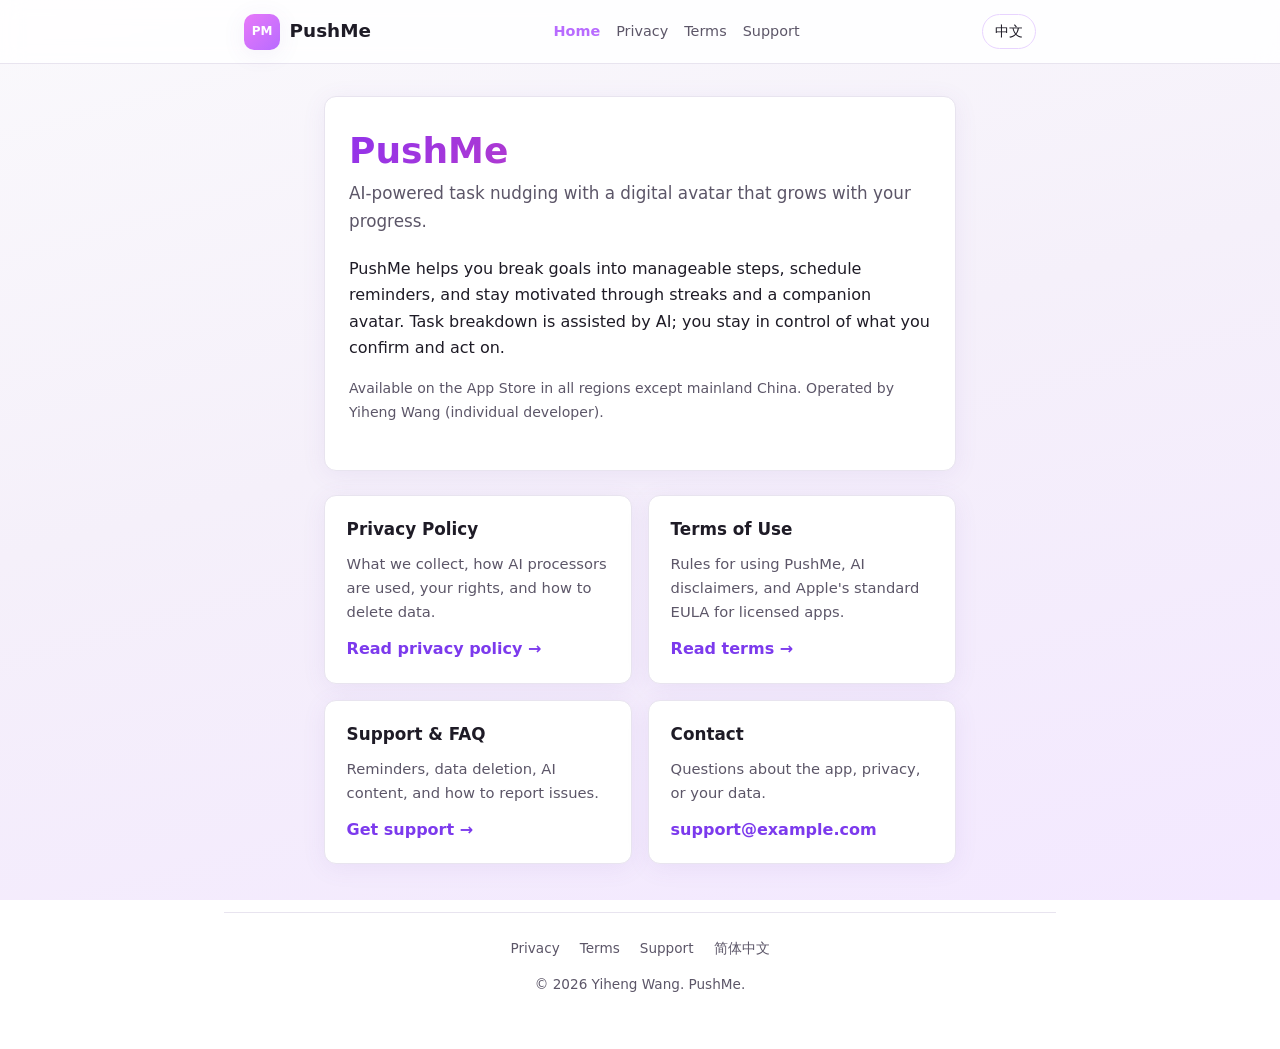
==== index.html @ 80237a10 "Add bilingual static legal and support site for PushMe Plain HTML/CSS site for GitHub Pages with EN " ====
<!DOCTYPE html>
<html lang="en">
<head>
  <meta charset="utf-8">
  <meta name="viewport" content="width=device-width, initial-scale=1">
  <meta name="description" content="PushMe — AI task-nudging with a digital avatar. Privacy, terms, and support.">
  <title>PushMe — AI Task Nudging</title>
  <link rel="stylesheet" href="assets/css/styles.css">
</head>
<body>
  <header class="site-header">
    <div class="header-inner">
      <a class="brand" href="index.html">
        <span class="brand-icon" aria-hidden="true">PM</span>
        PushMe
      </a>
      <nav class="nav" aria-label="Primary">
        <a href="index.html" aria-current="page">Home</a>
        <a href="privacy.html">Privacy</a>
        <a href="terms.html">Terms</a>
        <a href="support.html">Support</a>
      </nav>
      <a class="lang-toggle" href="zh/index.html" hreflang="zh-Hans">中文</a>
    </div>
  </header>

  <main>
    <section class="hero">
      <h1>PushMe</h1>
      <p class="tagline">AI-powered task nudging with a digital avatar that grows with your progress.</p>
      <p>PushMe helps you break goals into manageable steps, schedule reminders, and stay motivated through streaks and a companion avatar. Task breakdown is assisted by AI; you stay in control of what you confirm and act on.</p>
      <p class="app-store-note">Available on the App Store in all regions except mainland China. Operated by Yiheng Wang (individual developer).</p>
    </section>

    <div class="card-grid">
      <article class="card">
        <h2>Privacy Policy</h2>
        <p>What we collect, how AI processors are used, your rights, and how to delete data.</p>
        <a class="stretch" href="privacy.html">Read privacy policy →</a>
      </article>
      <article class="card">
        <h2>Terms of Use</h2>
        <p>Rules for using PushMe, AI disclaimers, and Apple's standard EULA for licensed apps.</p>
        <a class="stretch" href="terms.html">Read terms →</a>
      </article>
      <article class="card">
        <h2>Support &amp; FAQ</h2>
        <p>Reminders, data deletion, AI content, and how to report issues.</p>
        <a class="stretch" href="support.html">Get support →</a>
      </article>
      <article class="card">
        <h2>Contact</h2>
        <p>Questions about the app, privacy, or your data.</p>
        <a class="stretch" href="mailto:support@example.com">support@example.com</a>
      </article>
    </div>
  </main>

  <footer class="site-footer">
    <nav aria-label="Footer">
      <a href="privacy.html">Privacy</a>
      <a href="terms.html">Terms</a>
      <a href="support.html">Support</a>
      <a href="zh/index.html">简体中文</a>
    </nav>
    <p>© 2026 Yiheng Wang. PushMe.</p>
  </footer>
</body>
</html>
---- assets/css/styles.css ----
:root {
  --bg: #faf9fc;
  --surface: #ffffff;
  --text: #1e1b26;
  --text-muted: #5c5668;
  --accent: #b86bff;
  --accent-soft: #f3e8ff;
  --accent-mid: #e8d4ff;
  --border: #e8e4ef;
  --radius: 12px;
  --shadow: 0 4px 24px rgba(120, 80, 180, 0.08);
  --font: system-ui, -apple-system, "Segoe UI", Roboto, "Helvetica Neue", Arial,
    "Noto Sans", "PingFang SC", "Microsoft YaHei", sans-serif;
  --max-width: 42rem;
}

*,
*::before,
*::after {
  box-sizing: border-box;
}

html {
  -webkit-text-size-adjust: 100%;
}

body {
  margin: 0;
  min-height: 100vh;
  font-family: var(--font);
  font-size: 1rem;
  line-height: 1.65;
  color: var(--text);
  background: linear-gradient(165deg, var(--bg) 0%, #f5f0fa 45%, var(--accent-soft) 100%);
  background-attachment: fixed;
}

a {
  color: #7c3aed;
  text-decoration-thickness: 1px;
  text-underline-offset: 3px;
}

a:hover {
  color: var(--accent);
}

.site-header {
  background: rgba(255, 255, 255, 0.85);
  backdrop-filter: blur(10px);
  border-bottom: 1px solid var(--border);
  position: sticky;
  top: 0;
  z-index: 10;
}

.header-inner {
  max-width: 52rem;
  margin: 0 auto;
  padding: 0.85rem 1.25rem;
  display: flex;
  flex-wrap: wrap;
  align-items: center;
  justify-content: space-between;
  gap: 0.75rem;
}

.brand {
  display: flex;
  align-items: center;
  gap: 0.6rem;
  font-weight: 700;
  font-size: 1.15rem;
  color: var(--text);
  text-decoration: none;
}

.brand-icon {
  width: 36px;
  height: 36px;
  border-radius: 10px;
  background: linear-gradient(135deg, #e879f9, var(--accent));
  display: flex;
  align-items: center;
  justify-content: center;
  color: #fff;
  font-size: 0.75rem;
  font-weight: 800;
  letter-spacing: -0.02em;
  box-shadow: var(--shadow);
}

.nav {
  display: flex;
  flex-wrap: wrap;
  gap: 0.35rem 1rem;
  font-size: 0.9rem;
}

.nav a {
  color: var(--text-muted);
  text-decoration: none;
  padding: 0.25rem 0;
}

.nav a:hover,
.nav a[aria-current="page"] {
  color: var(--accent);
  font-weight: 600;
}

.lang-toggle {
  font-size: 0.85rem;
  padding: 0.35rem 0.75rem;
  border-radius: 999px;
  border: 1px solid var(--accent-mid);
  background: var(--surface);
  color: var(--text);
  text-decoration: none;
  white-space: nowrap;
}

.lang-toggle:hover {
  background: var(--accent-soft);
  border-color: var(--accent);
}

main {
  max-width: var(--max-width);
  margin: 0 auto;
  padding: 2rem 1.25rem 3rem;
}

.hero {
  background: var(--surface);
  border-radius: var(--radius);
  padding: 2rem 1.5rem;
  box-shadow: var(--shadow);
  border: 1px solid var(--border);
  margin-bottom: 1.5rem;
}

.hero h1 {
  margin: 0 0 0.5rem;
  font-size: clamp(1.75rem, 5vw, 2.25rem);
  line-height: 1.2;
  background: linear-gradient(120deg, #9333ea, #ec4899);
  -webkit-background-clip: text;
  background-clip: text;
  color: transparent;
}

.hero .tagline {
  margin: 0 0 1.25rem;
  color: var(--text-muted);
  font-size: 1.05rem;
}

.card-grid {
  display: grid;
  gap: 1rem;
}

@media (min-width: 480px) {
  .card-grid {
    grid-template-columns: 1fr 1fr;
  }
}

.card {
  background: var(--surface);
  border: 1px solid var(--border);
  border-radius: var(--radius);
  padding: 1.25rem 1.35rem;
  box-shadow: var(--shadow);
}

.card h2 {
  margin: 0 0 0.5rem;
  font-size: 1.05rem;
  color: var(--text);
}

.card p {
  margin: 0;
  font-size: 0.92rem;
  color: var(--text-muted);
}

.card a.stretch {
  display: inline-block;
  margin-top: 0.75rem;
  font-weight: 600;
  text-decoration: none;
}

.legal-doc h1 {
  font-size: clamp(1.5rem, 4vw, 1.85rem);
  margin: 0 0 0.35rem;
}

.meta {
  color: var(--text-muted);
  font-size: 0.9rem;
  margin-bottom: 1.75rem;
  padding-bottom: 1rem;
  border-bottom: 1px solid var(--border);
}

.legal-doc h2 {
  font-size: 1.15rem;
  margin: 1.75rem 0 0.65rem;
  color: #6b21a8;
}

.legal-doc h3 {
  font-size: 1rem;
  margin: 1.25rem 0 0.5rem;
}

.legal-doc p,
.legal-doc li {
  color: var(--text);
}

.legal-doc ul {
  padding-left: 1.25rem;
  margin: 0.5rem 0 1rem;
}

.legal-doc li {
  margin-bottom: 0.35rem;
}

.faq-item {
  background: var(--surface);
  border: 1px solid var(--border);
  border-radius: var(--radius);
  padding: 1.1rem 1.25rem;
  margin-bottom: 0.85rem;
  box-shadow: var(--shadow);
}

.faq-item h2 {
  margin: 0 0 0.5rem;
  font-size: 1.05rem;
  color: #6b21a8;
}

.faq-item p:last-child {
  margin-bottom: 0;
}

.contact-box {
  background: var(--accent-soft);
  border: 1px solid var(--accent-mid);
  border-radius: var(--radius);
  padding: 1.25rem 1.35rem;
  margin-top: 1.5rem;
}

.contact-box a {
  font-weight: 600;
  word-break: break-all;
}

.site-footer {
  max-width: 52rem;
  margin: 0 auto;
  padding: 1.5rem 1.25rem 2.5rem;
  text-align: center;
  font-size: 0.85rem;
  color: var(--text-muted);
  border-top: 1px solid var(--border);
}

.site-footer nav {
  display: flex;
  flex-wrap: wrap;
  justify-content: center;
  gap: 0.5rem 1.25rem;
  margin-bottom: 0.75rem;
}

.site-footer a {
  color: var(--text-muted);
  text-decoration: none;
}

.site-footer a:hover {
  color: var(--accent);
}

.app-store-note {
  font-size: 0.88rem;
  color: var(--text-muted);
  margin-top: 1rem;
}
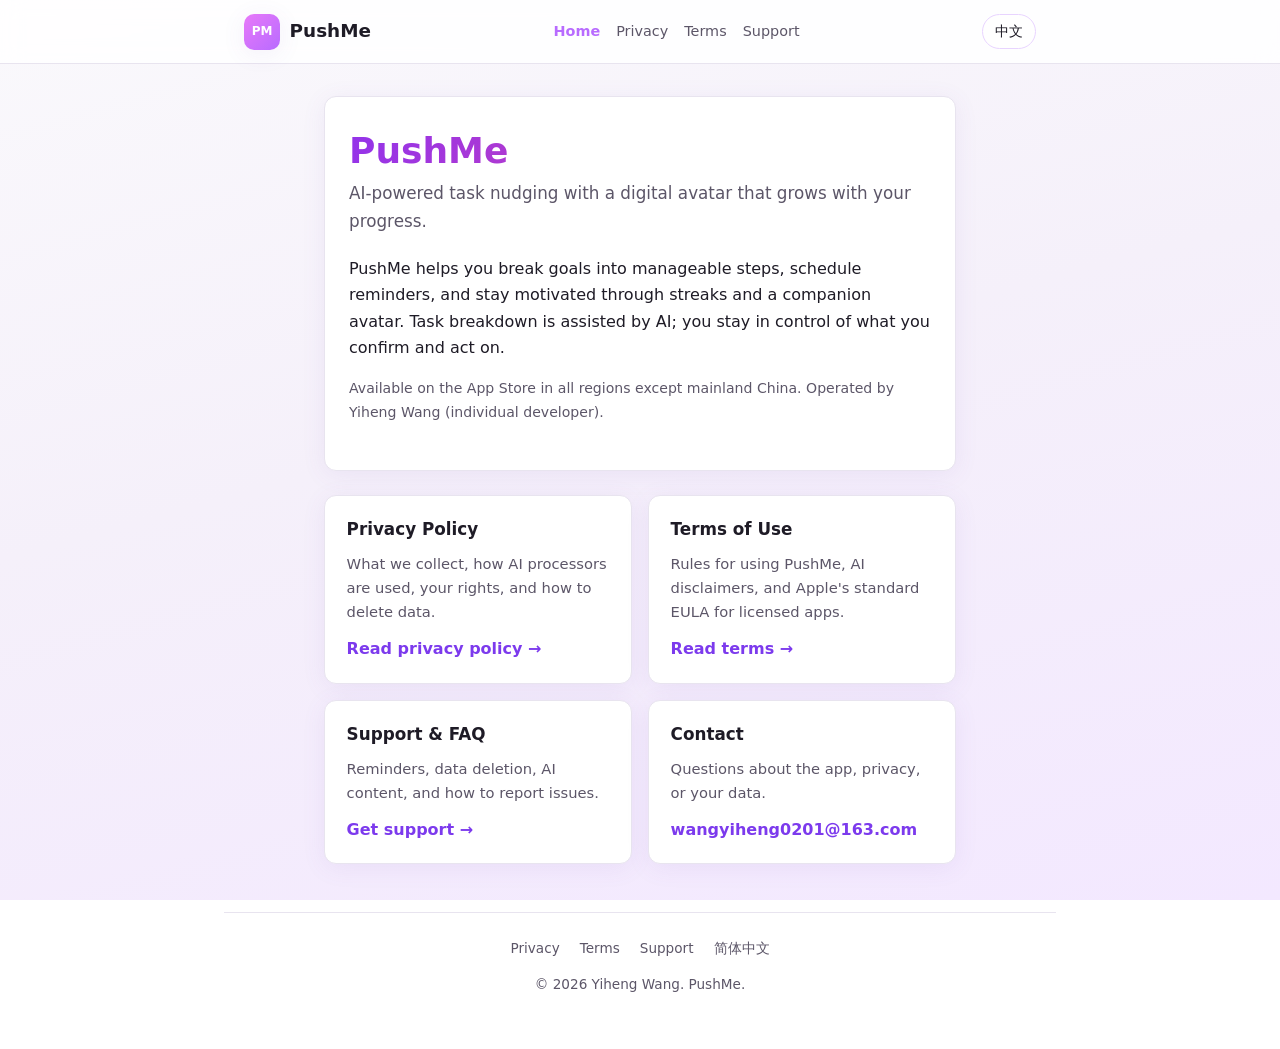
==== commit a1a1b126: "Replace support placeholder email with wangyiheng0201@163.com Co-authored-by: HenryWang0201 <HenryWa" ====
--- a/index.html
+++ b/index.html
@@ -51,7 +51,7 @@
       <article class="card">
         <h2>Contact</h2>
         <p>Questions about the app, privacy, or your data.</p>
-        <a class="stretch" href="mailto:support@example.com">support@example.com</a>
+        <a class="stretch" href="mailto:wangyiheng0201@163.com">wangyiheng0201@163.com</a>
       </article>
     </div>
   </main>
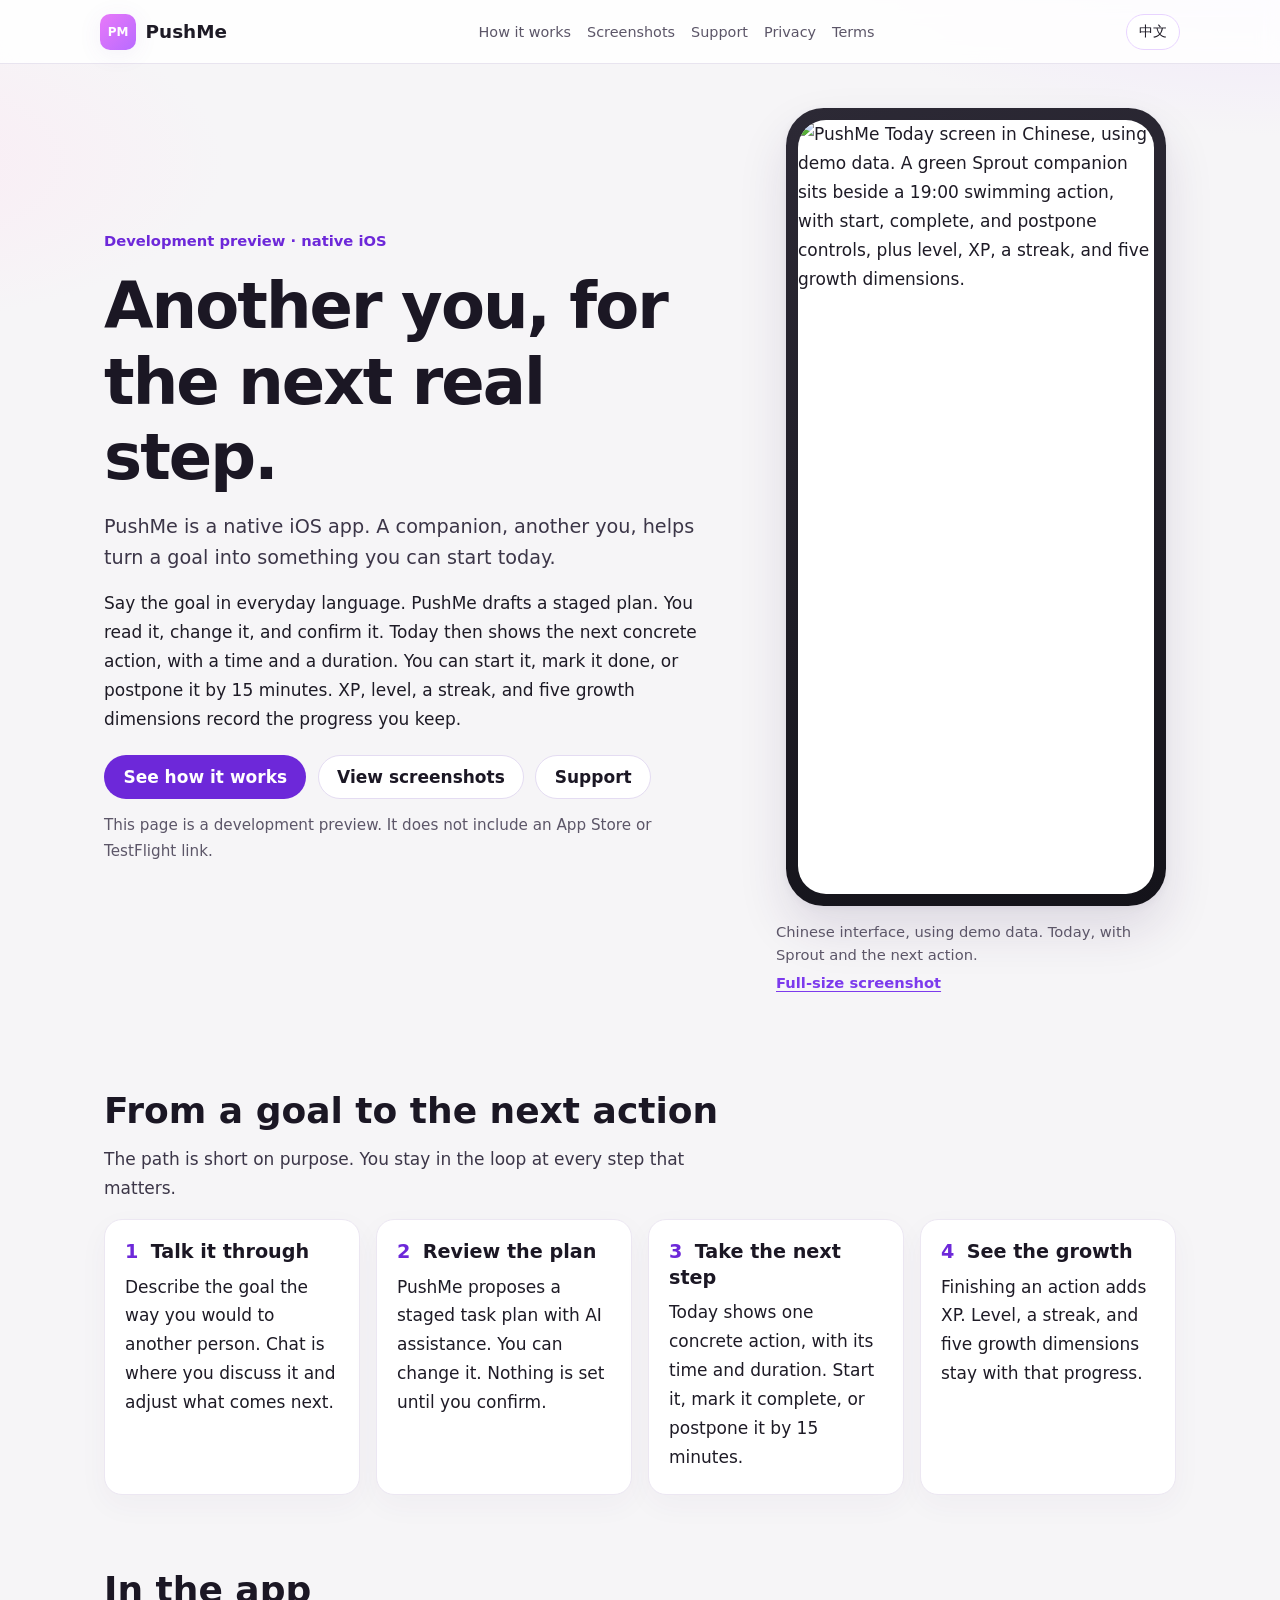
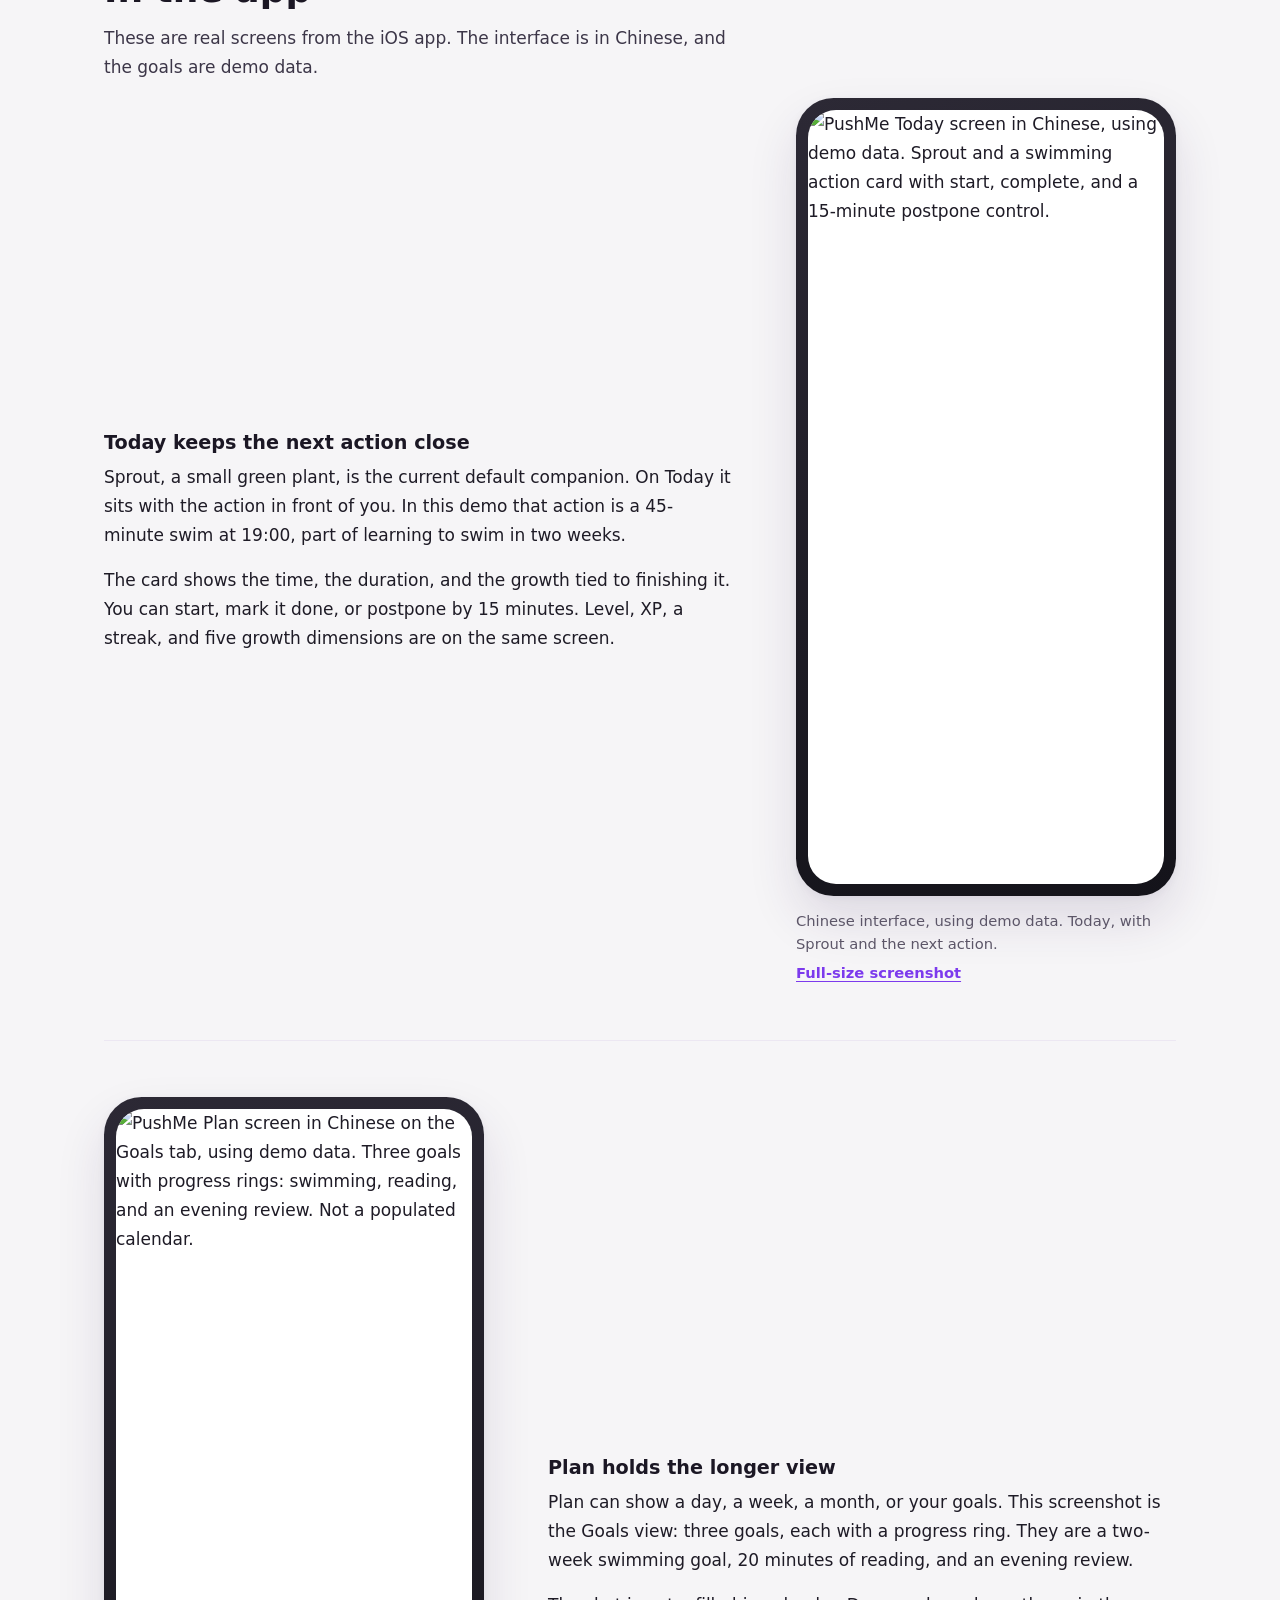
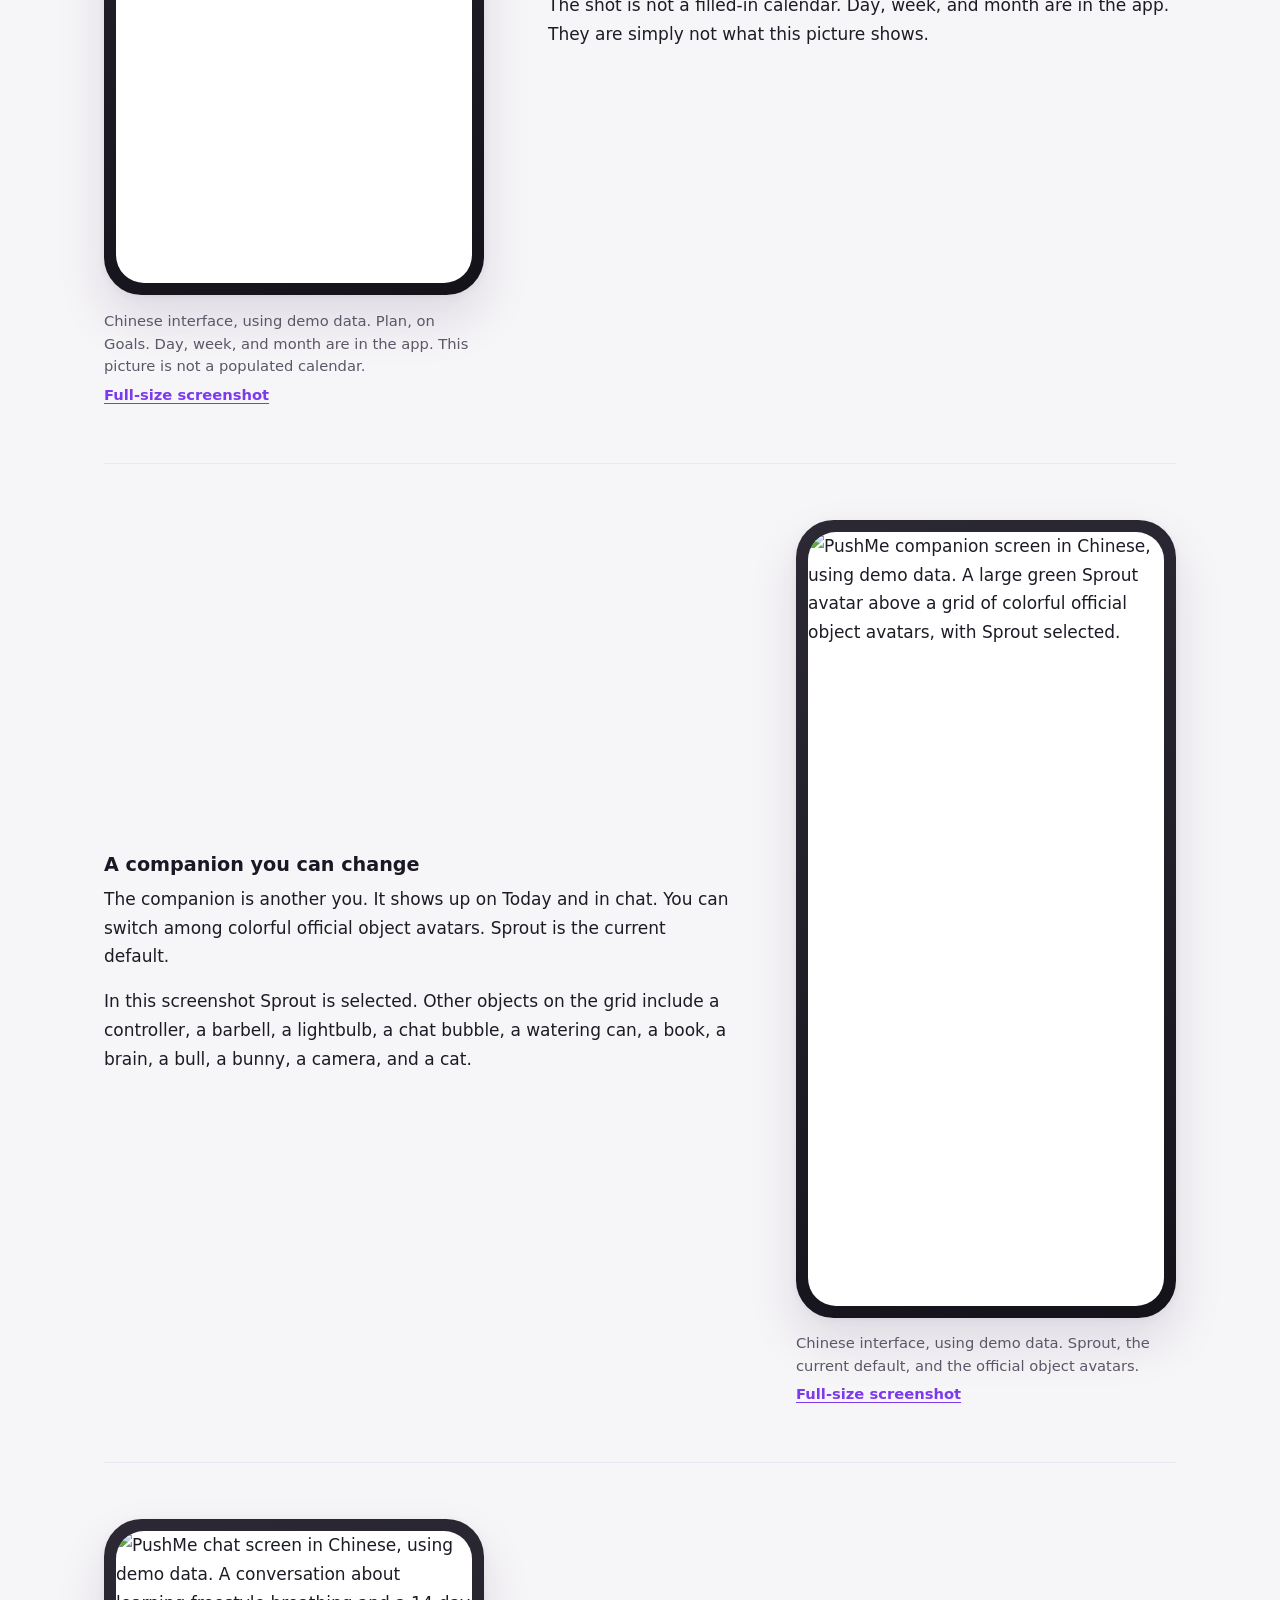
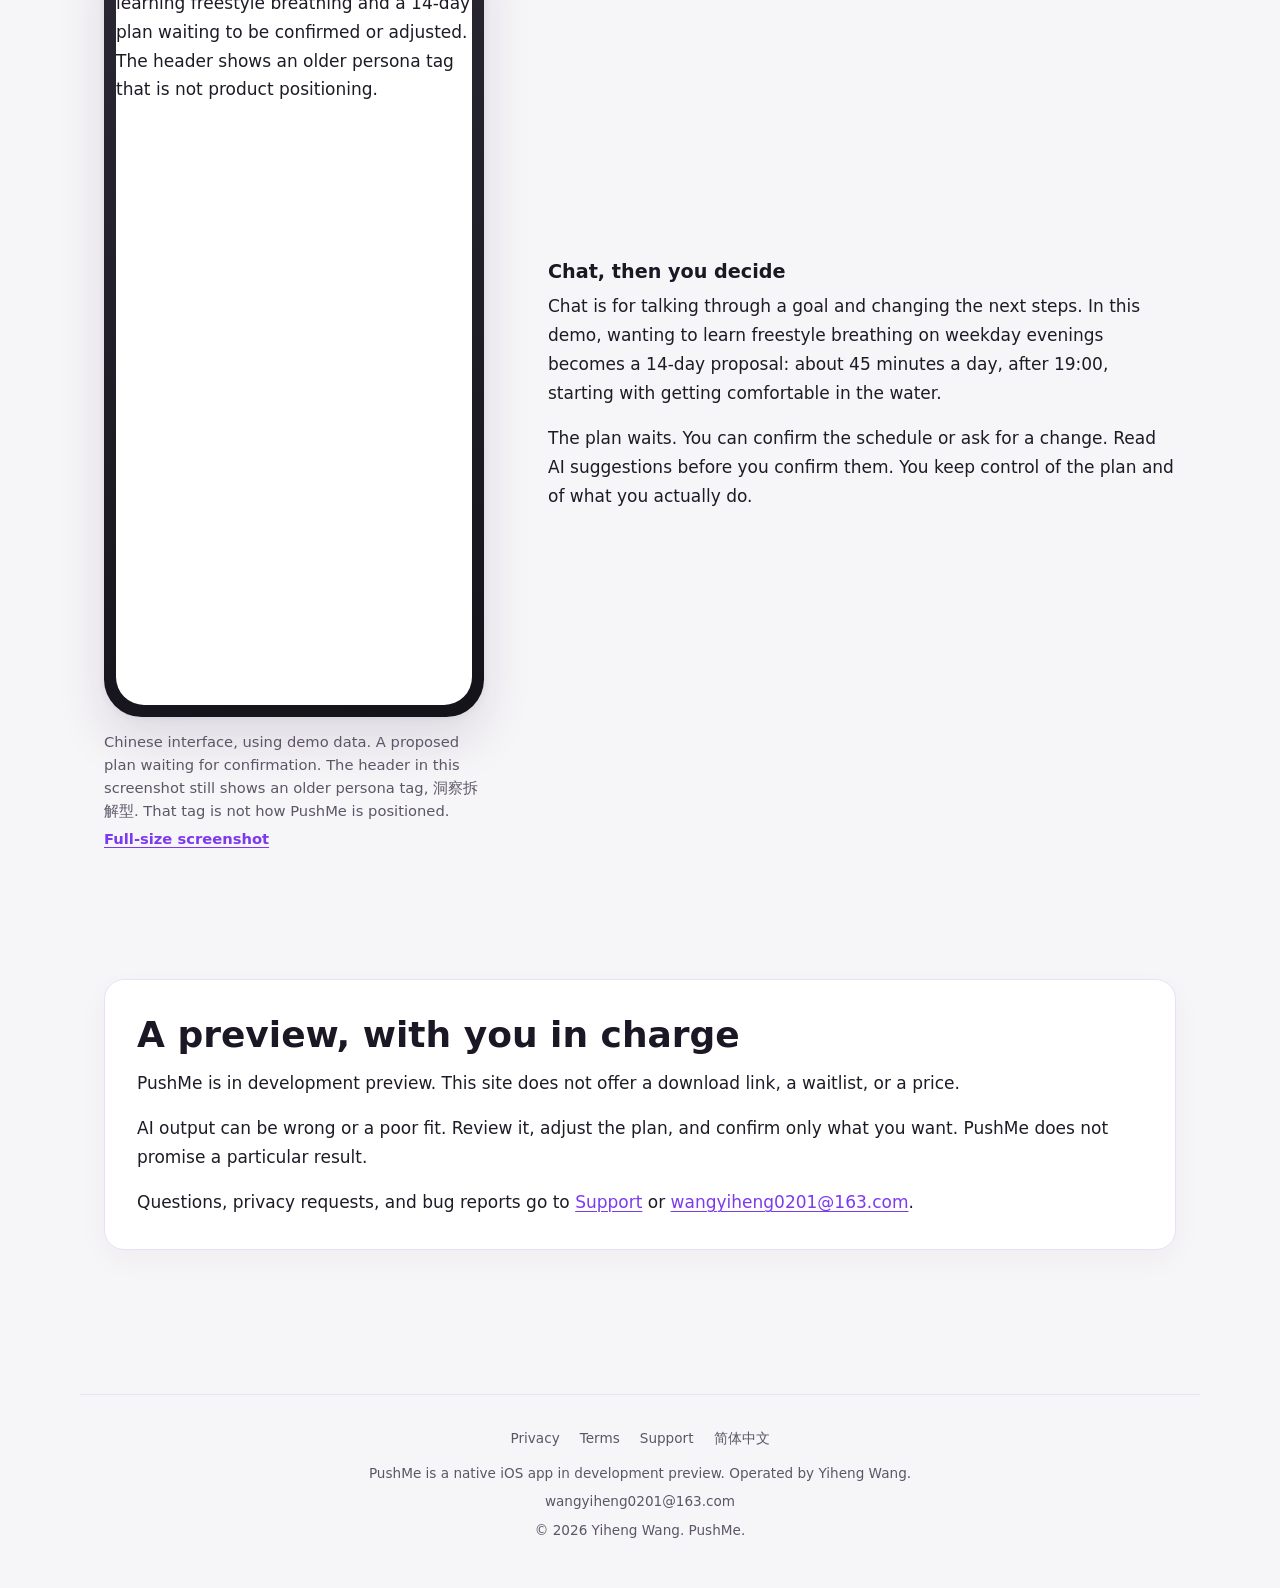
==== commit ff93a304: "Add a bilingual product introduction for PushMe Replace the minimal homepage with an English and Chi" ====
--- a/index.html
+++ b/index.html
@@ -3,11 +3,43 @@
 <head>
   <meta charset="utf-8">
   <meta name="viewport" content="width=device-width, initial-scale=1">
-  <meta name="description" content="PushMe — AI task-nudging with a digital avatar. Privacy, terms, and support.">
-  <title>PushMe — AI Task Nudging</title>
+  <title>PushMe — Another you, for the next real step</title>
+  <meta name="description" content="PushMe is a native iOS app in development preview. A companion helps you turn a goal into a plan you review, then one concrete next action.">
+  <link rel="canonical" href="https://henrywang0201.github.io/pushme/">
+  <link rel="alternate" hreflang="en" href="https://henrywang0201.github.io/pushme/">
+  <link rel="alternate" hreflang="zh-Hans" href="https://henrywang0201.github.io/pushme/zh/">
+  <link rel="alternate" hreflang="x-default" href="https://henrywang0201.github.io/pushme/">
+  <meta property="og:title" content="PushMe — Another you, for the next real step">
+  <meta property="og:description" content="A native iOS companion for turning a goal into a reviewed plan and one next action. Development preview.">
+  <meta property="og:type" content="website">
+  <meta property="og:url" content="https://henrywang0201.github.io/pushme/">
+  <meta property="og:image" content="https://henrywang0201.github.io/pushme/assets/screenshots/today.png">
+  <meta property="og:locale" content="en">
+  <meta property="og:locale:alternate" content="zh_CN">
+  <meta name="twitter:card" content="summary_large_image">
+  <meta name="theme-color" content="#f6f5f7">
+  <link rel="icon" href="assets/favicon.svg" type="image/svg+xml">
   <link rel="stylesheet" href="assets/css/styles.css">
+  <link rel="stylesheet" href="assets/css/home.css">
+  <script type="application/ld+json">
+  {
+    "@context": "https://schema.org",
+    "@type": "SoftwareApplication",
+    "name": "PushMe",
+    "operatingSystem": "iOS",
+    "applicationCategory": "LifestyleApplication",
+    "url": "https://henrywang0201.github.io/pushme/",
+    "description": "A native iOS companion that helps turn a goal into a reviewed plan and a concrete next action.",
+    "author": {
+      "@type": "Person",
+      "name": "Yiheng Wang"
+    },
+    "inLanguage": ["en", "zh-Hans"]
+  }
+  </script>
 </head>
-<body>
+<body class="home">
+  <a class="skip-link" href="#main">Skip to content</a>
   <header class="site-header">
     <div class="header-inner">
       <a class="brand" href="index.html">
@@ -15,45 +47,153 @@
         PushMe
       </a>
       <nav class="nav" aria-label="Primary">
-        <a href="index.html" aria-current="page">Home</a>
+        <a href="#path">How it works</a>
+        <a href="#screenshots">Screenshots</a>
+        <a href="support.html">Support</a>
         <a href="privacy.html">Privacy</a>
         <a href="terms.html">Terms</a>
-        <a href="support.html">Support</a>
       </nav>
       <a class="lang-toggle" href="zh/index.html" hreflang="zh-Hans">中文</a>
     </div>
   </header>
 
-  <main>
-    <section class="hero">
-      <h1>PushMe</h1>
-      <p class="tagline">AI-powered task nudging with a digital avatar that grows with your progress.</p>
-      <p>PushMe helps you break goals into manageable steps, schedule reminders, and stay motivated through streaks and a companion avatar. Task breakdown is assisted by AI; you stay in control of what you confirm and act on.</p>
-      <p class="app-store-note">Available on the App Store in all regions except mainland China. Operated by Yiheng Wang (individual developer).</p>
-    </section>
-
-    <div class="card-grid">
-      <article class="card">
-        <h2>Privacy Policy</h2>
-        <p>What we collect, how AI processors are used, your rights, and how to delete data.</p>
-        <a class="stretch" href="privacy.html">Read privacy policy →</a>
-      </article>
-      <article class="card">
-        <h2>Terms of Use</h2>
-        <p>Rules for using PushMe, AI disclaimers, and Apple's standard EULA for licensed apps.</p>
-        <a class="stretch" href="terms.html">Read terms →</a>
-      </article>
-      <article class="card">
-        <h2>Support &amp; FAQ</h2>
-        <p>Reminders, data deletion, AI content, and how to report issues.</p>
-        <a class="stretch" href="support.html">Get support →</a>
-      </article>
-      <article class="card">
-        <h2>Contact</h2>
-        <p>Questions about the app, privacy, or your data.</p>
-        <a class="stretch" href="mailto:wangyiheng0201@163.com">wangyiheng0201@163.com</a>
-      </article>
-    </div>
+  <main id="main">
+    <section class="intro" aria-labelledby="hero-title">
+      <div>
+        <p class="kicker">Development preview · native iOS</p>
+        <h1 id="hero-title">Another you, for the next real step.</h1>
+        <p class="lede">PushMe is a native iOS app. A companion, another you, helps turn a goal into something you can start today.</p>
+        <p>Say the goal in everyday language. PushMe drafts a staged plan. You read it, change it, and confirm it. Today then shows the next concrete action, with a time and a duration. You can start it, mark it done, or postpone it by 15 minutes. XP, level, a streak, and five growth dimensions record the progress you keep.</p>
+        <div class="actions">
+          <a class="btn btn-primary" href="#path">See how it works</a>
+          <a class="btn btn-ghost" href="#screenshots">View screenshots</a>
+          <a class="btn btn-ghost" href="support.html">Support</a>
+        </div>
+        <p class="quiet">This page is a development preview. It does not include an App Store or TestFlight link.</p>
+      </div>
+      <figure class="shot">
+        <div class="phone">
+          <picture>
+            <img src="assets/screenshots/today.png" srcset="assets/screenshots/today.png 804w, assets/screenshots/full/today.png 1206w" sizes="(min-width: 960px) 360px, calc(100vw - 4.5rem)" width="1206" height="2622" alt="PushMe Today screen in Chinese, using demo data. A green Sprout companion sits beside a 19:00 swimming action, with start, complete, and postpone controls, plus level, XP, a streak, and five growth dimensions." fetchpriority="high" decoding="async">
+          </picture>
+        </div>
+        <figcaption>
+          <p>Chinese interface, using demo data. Today, with Sprout and the next action.</p>
+          <p><a href="assets/screenshots/full/today.png">Full-size screenshot</a></p>
+        </figcaption>
+      </figure>
+    </section>
+
+    <section class="section" id="path" aria-labelledby="path-title">
+      <h2 id="path-title">From a goal to the next action</h2>
+      <p class="section-intro">The path is short on purpose. You stay in the loop at every step that matters.</p>
+      <ol class="steps">
+        <li>
+          <h3><span class="num" aria-hidden="true">1</span> Talk it through</h3>
+          <p>Describe the goal the way you would to another person. Chat is where you discuss it and adjust what comes next.</p>
+        </li>
+        <li>
+          <h3><span class="num" aria-hidden="true">2</span> Review the plan</h3>
+          <p>PushMe proposes a staged task plan with AI assistance. You can change it. Nothing is set until you confirm.</p>
+        </li>
+        <li>
+          <h3><span class="num" aria-hidden="true">3</span> Take the next step</h3>
+          <p>Today shows one concrete action, with its time and duration. Start it, mark it complete, or postpone it by 15 minutes.</p>
+        </li>
+        <li>
+          <h3><span class="num" aria-hidden="true">4</span> See the growth</h3>
+          <p>Finishing an action adds XP. Level, a streak, and five growth dimensions stay with that progress.</p>
+        </li>
+      </ol>
+    </section>
+
+    <section class="section" id="screenshots" aria-labelledby="screenshots-title">
+      <h2 id="screenshots-title">In the app</h2>
+      <p class="section-intro">These are real screens from the iOS app. The interface is in Chinese, and the goals are demo data.</p>
+
+      <article class="feature">
+        <div class="feature-copy">
+          <h3>Today keeps the next action close</h3>
+          <p>Sprout, a small green plant, is the current default companion. On Today it sits with the action in front of you. In this demo that action is a 45-minute swim at 19:00, part of learning to swim in two weeks.</p>
+          <p>The card shows the time, the duration, and the growth tied to finishing it. You can start, mark it done, or postpone by 15 minutes. Level, XP, a streak, and five growth dimensions are on the same screen.</p>
+        </div>
+        <figure class="shot">
+          <div class="phone">
+            <picture>
+              <img src="assets/screenshots/today.png" srcset="assets/screenshots/today.png 804w, assets/screenshots/full/today.png 1206w" sizes="(min-width: 960px) 360px, calc(100vw - 4.5rem)" width="1206" height="2622" alt="PushMe Today screen in Chinese, using demo data. Sprout and a swimming action card with start, complete, and a 15-minute postpone control." loading="lazy" decoding="async">
+            </picture>
+          </div>
+          <figcaption>
+            <p>Chinese interface, using demo data. Today, with Sprout and the next action.</p>
+            <p><a href="assets/screenshots/full/today.png">Full-size screenshot</a></p>
+          </figcaption>
+        </figure>
+      </article>
+
+      <article class="feature reverse">
+        <div class="feature-copy">
+          <h3>Plan holds the longer view</h3>
+          <p>Plan can show a day, a week, a month, or your goals. This screenshot is the Goals view: three goals, each with a progress ring. They are a two-week swimming goal, 20 minutes of reading, and an evening review.</p>
+          <p>The shot is not a filled-in calendar. Day, week, and month are in the app. They are simply not what this picture shows.</p>
+        </div>
+        <figure class="shot">
+          <div class="phone">
+            <picture>
+              <img src="assets/screenshots/plan.png" srcset="assets/screenshots/plan.png 804w, assets/screenshots/full/plan.png 1206w" sizes="(min-width: 960px) 360px, calc(100vw - 4.5rem)" width="1206" height="2622" alt="PushMe Plan screen in Chinese on the Goals tab, using demo data. Three goals with progress rings: swimming, reading, and an evening review. Not a populated calendar." loading="lazy" decoding="async">
+            </picture>
+          </div>
+          <figcaption>
+            <p>Chinese interface, using demo data. Plan, on Goals. Day, week, and month are in the app. This picture is not a populated calendar.</p>
+            <p><a href="assets/screenshots/full/plan.png">Full-size screenshot</a></p>
+          </figcaption>
+        </figure>
+      </article>
+
+      <article class="feature">
+        <div class="feature-copy">
+          <h3>A companion you can change</h3>
+          <p>The companion is another you. It shows up on Today and in chat. You can switch among colorful official object avatars. Sprout is the current default.</p>
+          <p>In this screenshot Sprout is selected. Other objects on the grid include a controller, a barbell, a lightbulb, a chat bubble, a watering can, a book, a brain, a bull, a bunny, a camera, and a cat.</p>
+        </div>
+        <figure class="shot">
+          <div class="phone">
+            <picture>
+              <img src="assets/screenshots/twin.png" srcset="assets/screenshots/twin.png 804w, assets/screenshots/full/twin.png 1206w" sizes="(min-width: 960px) 360px, calc(100vw - 4.5rem)" width="1206" height="2622" alt="PushMe companion screen in Chinese, using demo data. A large green Sprout avatar above a grid of colorful official object avatars, with Sprout selected." loading="lazy" decoding="async">
+            </picture>
+          </div>
+          <figcaption>
+            <p>Chinese interface, using demo data. Sprout, the current default, and the official object avatars.</p>
+            <p><a href="assets/screenshots/full/twin.png">Full-size screenshot</a></p>
+          </figcaption>
+        </figure>
+      </article>
+
+      <article class="feature reverse">
+        <div class="feature-copy">
+          <h3>Chat, then you decide</h3>
+          <p>Chat is for talking through a goal and changing the next steps. In this demo, wanting to learn freestyle breathing on weekday evenings becomes a 14-day proposal: about 45 minutes a day, after 19:00, starting with getting comfortable in the water.</p>
+          <p>The plan waits. You can confirm the schedule or ask for a change. Read AI suggestions before you confirm them. You keep control of the plan and of what you actually do.</p>
+        </div>
+        <figure class="shot">
+          <div class="phone">
+            <picture>
+              <img src="assets/screenshots/chat.png" srcset="assets/screenshots/chat.png 804w, assets/screenshots/full/chat.png 1206w" sizes="(min-width: 960px) 360px, calc(100vw - 4.5rem)" width="1206" height="2622" alt="PushMe chat screen in Chinese, using demo data. A conversation about learning freestyle breathing and a 14-day plan waiting to be confirmed or adjusted. The header shows an older persona tag that is not product positioning." loading="lazy" decoding="async">
+            </picture>
+          </div>
+          <figcaption>
+            <p>Chinese interface, using demo data. A proposed plan waiting for confirmation. The header in this screenshot still shows an older persona tag, 洞察拆解型. That tag is not how PushMe is positioned.</p>
+            <p><a href="assets/screenshots/full/chat.png">Full-size screenshot</a></p>
+          </figcaption>
+        </figure>
+      </article>
+    </section>
+
+    <section class="section note" aria-labelledby="preview-title">
+      <h2 id="preview-title">A preview, with you in charge</h2>
+      <p>PushMe is in development preview. This site does not offer a download link, a waitlist, or a price.</p>
+      <p>AI output can be wrong or a poor fit. Review it, adjust the plan, and confirm only what you want. PushMe does not promise a particular result.</p>
+      <p>Questions, privacy requests, and bug reports go to <a href="support.html">Support</a> or <a href="mailto:wangyiheng0201@163.com">wangyiheng0201@163.com</a>.</p>
+    </section>
   </main>
 
   <footer class="site-footer">
@@ -61,8 +201,10 @@
       <a href="privacy.html">Privacy</a>
       <a href="terms.html">Terms</a>
       <a href="support.html">Support</a>
-      <a href="zh/index.html">简体中文</a>
+      <a href="zh/index.html" hreflang="zh-Hans">简体中文</a>
     </nav>
+    <p>PushMe is a native iOS app in development preview. Operated by Yiheng Wang.</p>
+    <p><a href="mailto:wangyiheng0201@163.com">wangyiheng0201@163.com</a></p>
     <p>© 2026 Yiheng Wang. PushMe.</p>
   </footer>
 </body>
--- a/assets/css/home.css
+++ b/assets/css/home.css
@@ -0,0 +1,362 @@
+/* Homepage product showcase. Legal pages do not load this file. */
+
+html {
+  scroll-behavior: smooth;
+}
+
+body.home {
+  background: #f6f5f7;
+  background-image:
+    radial-gradient(ellipse 70% 42% at 100% -8%, rgba(232, 213, 255, 0.55), transparent 55%),
+    radial-gradient(ellipse 55% 36% at -10% 18%, rgba(252, 231, 243, 0.65), transparent 50%);
+  background-attachment: fixed;
+  font-size: 1.0625rem;
+  line-height: 1.7;
+}
+
+body.home main {
+  max-width: 1120px;
+  padding: 2.75rem 1.5rem 4.5rem;
+}
+
+body.home .header-inner,
+body.home .site-footer {
+  max-width: 1120px;
+}
+
+body.home h1 {
+  margin: 0 0 1rem;
+  font-size: clamp(2.35rem, 5vw, 4.15rem);
+  line-height: 1.18;
+  letter-spacing: normal;
+  font-weight: 700;
+  color: #1b1724;
+}
+
+html[lang="en"] body.home h1 {
+  letter-spacing: -0.03em;
+}
+
+body.home h2 {
+  margin: 0 0 0.75rem;
+  font-size: clamp(1.7rem, 3vw, 2.25rem);
+  line-height: 1.25;
+  letter-spacing: normal;
+  color: #1b1724;
+}
+
+body.home h3 {
+  margin: 0 0 0.45rem;
+  font-size: 1.2rem;
+  line-height: 1.35;
+  color: #1b1724;
+}
+
+body.home p {
+  margin: 0 0 1rem;
+}
+
+.skip-link {
+  position: absolute;
+  left: 0.75rem;
+  top: 0.75rem;
+  z-index: 100;
+  padding: 0.55rem 0.9rem;
+  border-radius: 999px;
+  background: #fff;
+  color: #1b1724;
+  font-weight: 700;
+  text-decoration: none;
+  clip-path: inset(50%);
+  width: 1px;
+  height: 1px;
+  overflow: hidden;
+  white-space: nowrap;
+}
+
+.skip-link:focus {
+  clip-path: none;
+  width: auto;
+  height: auto;
+  overflow: visible;
+}
+
+body.home :focus-visible {
+  outline: 3px solid #6d28d9;
+  outline-offset: 3px;
+}
+
+.kicker {
+  margin: 0 0 0.85rem;
+  color: #6d28d9;
+  font-size: 0.92rem;
+  font-weight: 700;
+}
+
+.intro {
+  display: grid;
+  gap: 2.5rem;
+  align-items: center;
+  margin-bottom: 4.5rem;
+}
+
+.lede {
+  font-size: 1.2rem;
+  line-height: 1.6;
+  color: #3c3648;
+}
+
+.intro .actions {
+  margin: 1.35rem 0 0.85rem;
+}
+
+.quiet {
+  color: #5c5668;
+  font-size: 0.95rem;
+}
+
+.actions {
+  display: flex;
+  flex-wrap: wrap;
+  gap: 0.7rem;
+}
+
+.btn {
+  display: inline-flex;
+  align-items: center;
+  justify-content: center;
+  min-height: 44px;
+  padding: 0.6rem 1.15rem;
+  border-radius: 999px;
+  border: 1px solid transparent;
+  font-weight: 700;
+  text-decoration: none;
+  line-height: 1.2;
+}
+
+.btn-primary {
+  background: #6d28d9;
+  color: #fff;
+}
+
+.btn-primary:hover {
+  background: #5b21b6;
+  color: #fff;
+}
+
+.btn-ghost {
+  background: #fff;
+  color: #1b1724;
+  border-color: #e4dcf2;
+}
+
+.btn-ghost:hover {
+  border-color: #c4b5fd;
+  background: #faf7ff;
+  color: #1b1724;
+}
+
+.section {
+  margin: 0 0 4.5rem;
+}
+
+.section-intro {
+  max-width: 40rem;
+  margin-bottom: 1.75rem;
+  color: #3c3648;
+}
+
+.steps {
+  list-style: none;
+  margin: 0;
+  padding: 0;
+  display: grid;
+  gap: 1rem;
+}
+
+.steps li {
+  background: #fff;
+  border: 1px solid #ece7f2;
+  border-radius: 18px;
+  padding: 1.2rem 1.25rem 0.4rem;
+  box-shadow: 0 10px 30px rgba(70, 40, 110, 0.04);
+}
+
+.num {
+  display: inline-block;
+  margin-right: 0.35rem;
+  color: #6d28d9;
+  font-variant-numeric: tabular-nums;
+}
+
+.feature {
+  display: grid;
+  gap: 1.75rem;
+  align-items: center;
+  padding: 2.75rem 0;
+  border-top: 1px solid #ece7f2;
+}
+
+.feature:first-of-type {
+  border-top: 0;
+  padding-top: 0;
+}
+
+.feature p:last-child {
+  margin-bottom: 0;
+}
+
+.shot {
+  margin: 0;
+  min-width: 0;
+}
+
+.phone {
+  width: min(100%, 380px);
+  margin-inline: auto;
+  padding: 12px;
+  border-radius: 2.35rem;
+  background: linear-gradient(165deg, #2c2935, #14131a);
+  box-shadow:
+    0 24px 50px rgba(48, 24, 80, 0.12),
+    0 2px 8px rgba(48, 24, 80, 0.05);
+}
+
+.phone img {
+  display: block;
+  width: 100%;
+  height: auto;
+  border-radius: 1.75rem;
+  background: #fff;
+}
+
+.shot figcaption {
+  max-width: 38rem;
+  margin: 0.9rem auto 0;
+  color: #5c5668;
+  font-size: 0.92rem;
+  line-height: 1.55;
+  text-align: center;
+}
+
+.shot figcaption p {
+  margin: 0 0 0.35rem;
+}
+
+.shot figcaption a {
+  font-weight: 700;
+}
+
+.note {
+  background: #fff;
+  border: 1px solid #eadff8;
+  border-radius: 20px;
+  padding: 1.6rem 1.4rem 0.6rem;
+  box-shadow: 0 10px 30px rgba(70, 40, 110, 0.04);
+}
+
+.note p:last-child {
+  margin-bottom: 1rem;
+}
+
+body.home .site-footer {
+  padding-top: 2rem;
+}
+
+body.home .site-footer p {
+  margin: 0.35rem 0;
+}
+
+@media (max-width: 720px) {
+  body.home .header-inner {
+    display: grid;
+    grid-template-columns: minmax(0, 1fr) auto;
+    align-items: center;
+  }
+
+  body.home .brand {
+    grid-column: 1;
+    grid-row: 1;
+  }
+
+  body.home .lang-toggle {
+    grid-column: 2;
+    grid-row: 1;
+    justify-self: end;
+  }
+
+  body.home .nav {
+    grid-column: 1 / -1;
+    grid-row: 2;
+  }
+}
+
+@media (min-width: 800px) {
+  .steps {
+    grid-template-columns: repeat(4, minmax(0, 1fr));
+  }
+}
+
+@media (min-width: 960px) {
+  .intro {
+    grid-template-columns: minmax(0, 1.05fr) minmax(280px, 400px);
+    gap: 4rem;
+    margin-bottom: 5.5rem;
+  }
+
+  .intro .shot figcaption {
+    text-align: left;
+    margin-inline: 0;
+  }
+
+  .feature {
+    grid-template-columns: minmax(0, 1fr) minmax(280px, 380px);
+    gap: 4rem;
+    padding: 3.5rem 0;
+  }
+
+  .feature.reverse {
+    grid-template-columns: minmax(280px, 380px) minmax(0, 1fr);
+  }
+
+  .feature.reverse .feature-copy {
+    order: 2;
+  }
+
+  .feature .shot figcaption {
+    text-align: left;
+    margin-inline: 0;
+  }
+
+  .note {
+    padding: 2rem 2rem 1rem;
+  }
+}
+
+@media (max-width: 959px) {
+  .feature .feature-copy {
+    order: 1;
+  }
+
+  .feature .shot {
+    order: 2;
+  }
+}
+
+@media (forced-colors: active) {
+  body.home .btn-primary,
+  body.home .btn-ghost,
+  body.home .phone {
+    border: 1px solid ButtonText;
+  }
+}
+
+@media (prefers-reduced-motion: reduce) {
+  html {
+    scroll-behavior: auto;
+  }
+
+  body.home {
+    background-attachment: scroll;
+  }
+}
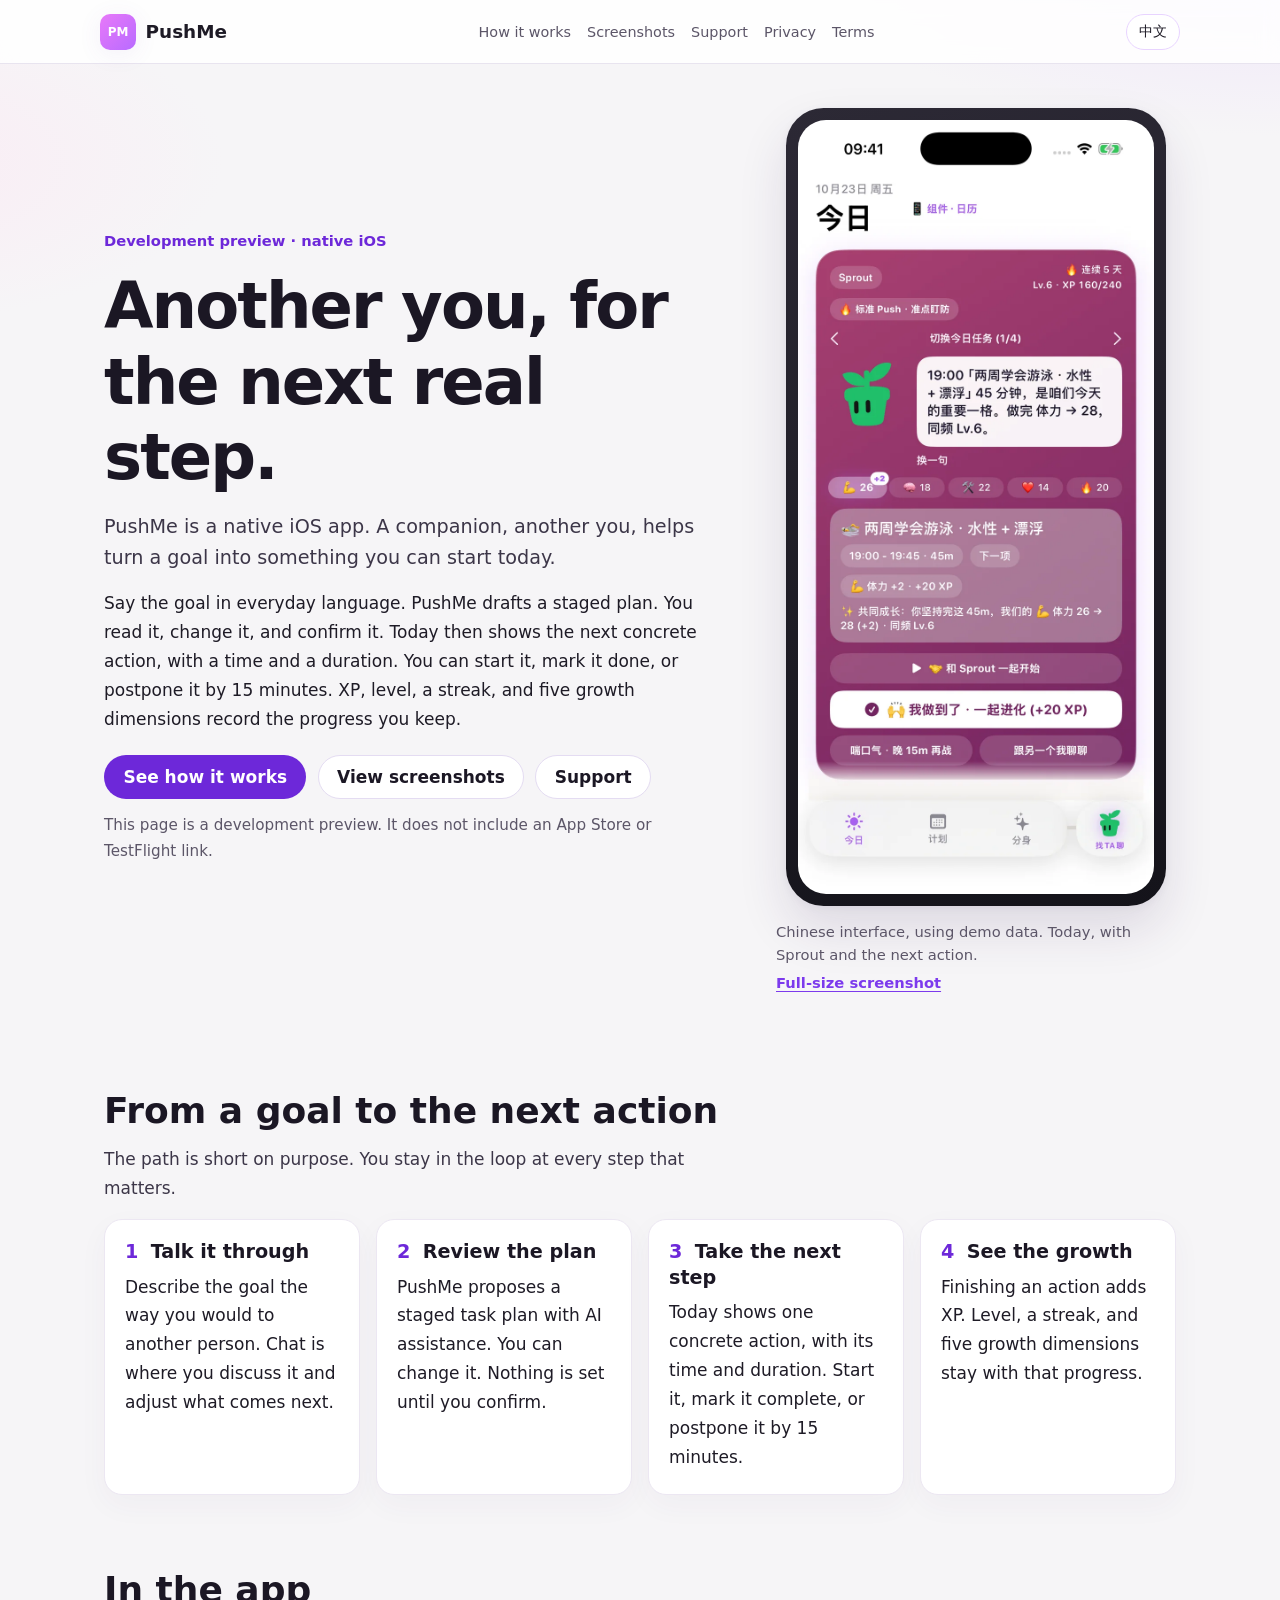
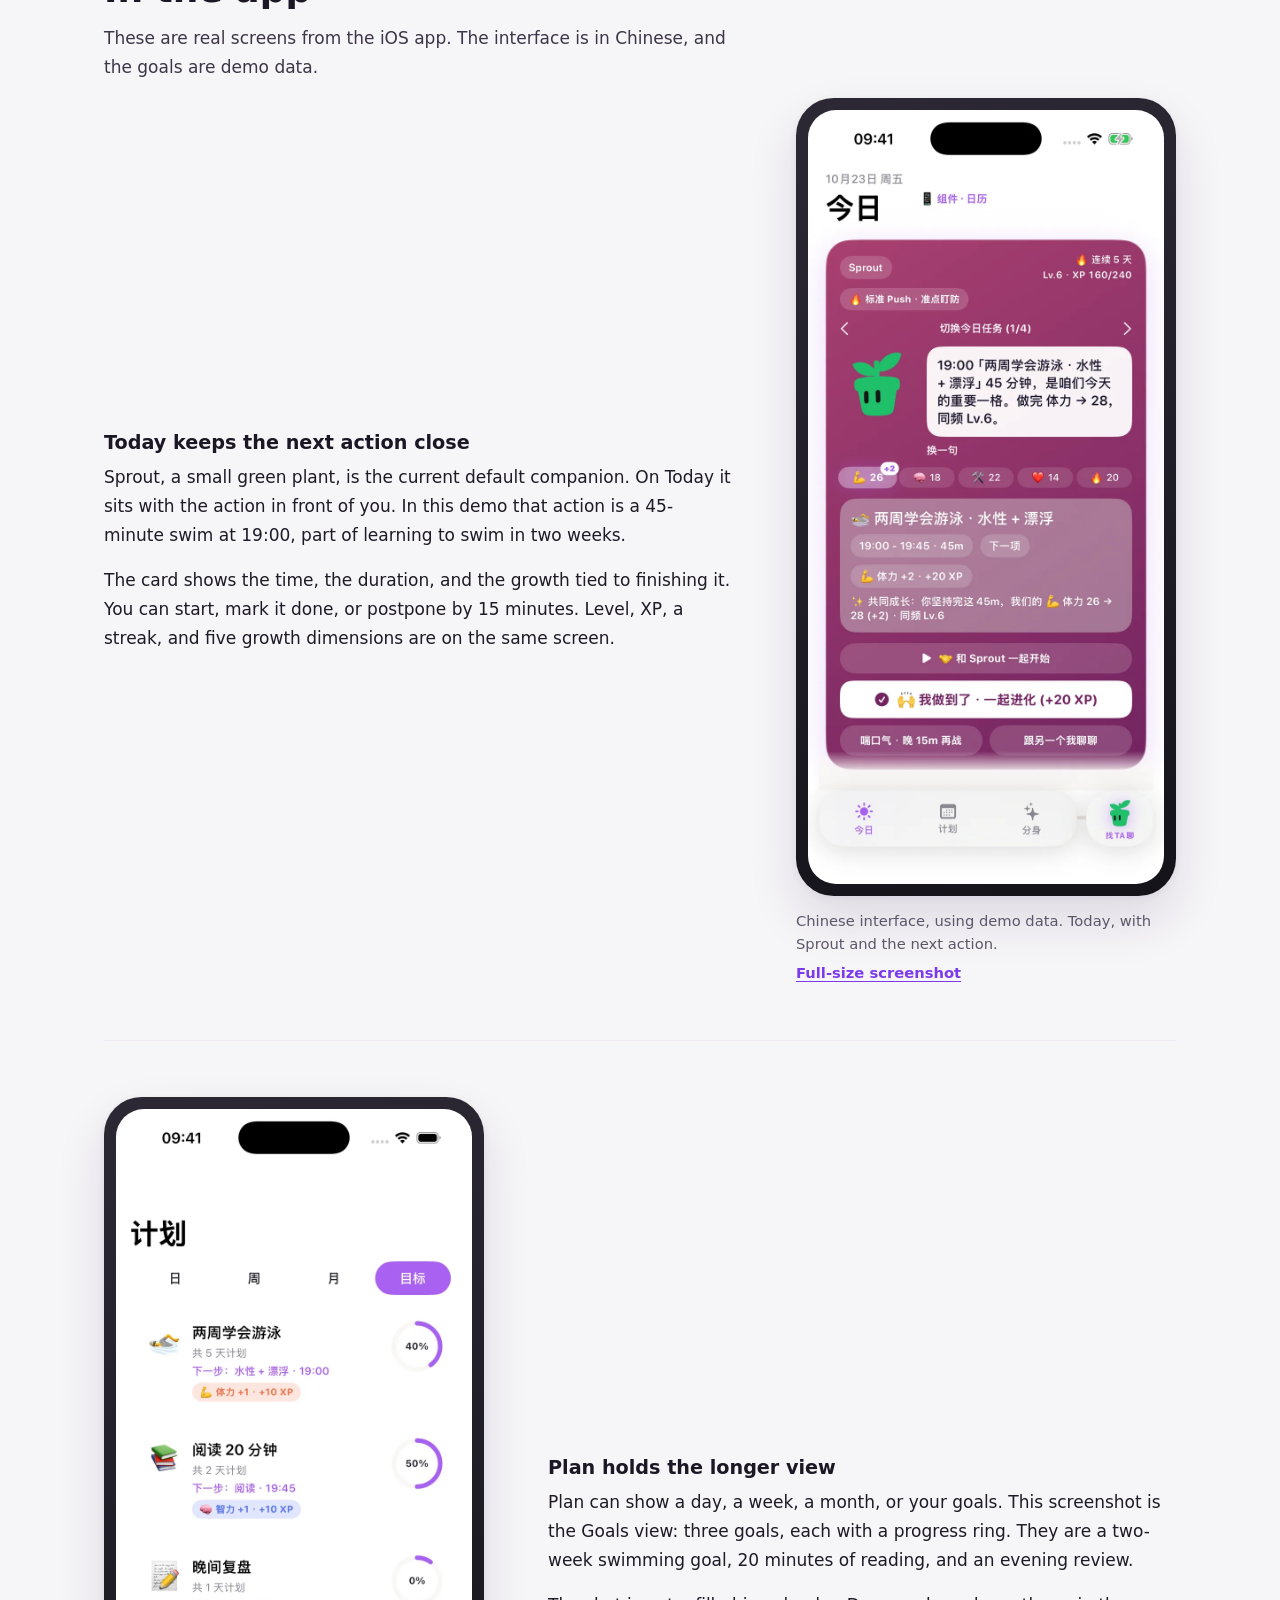
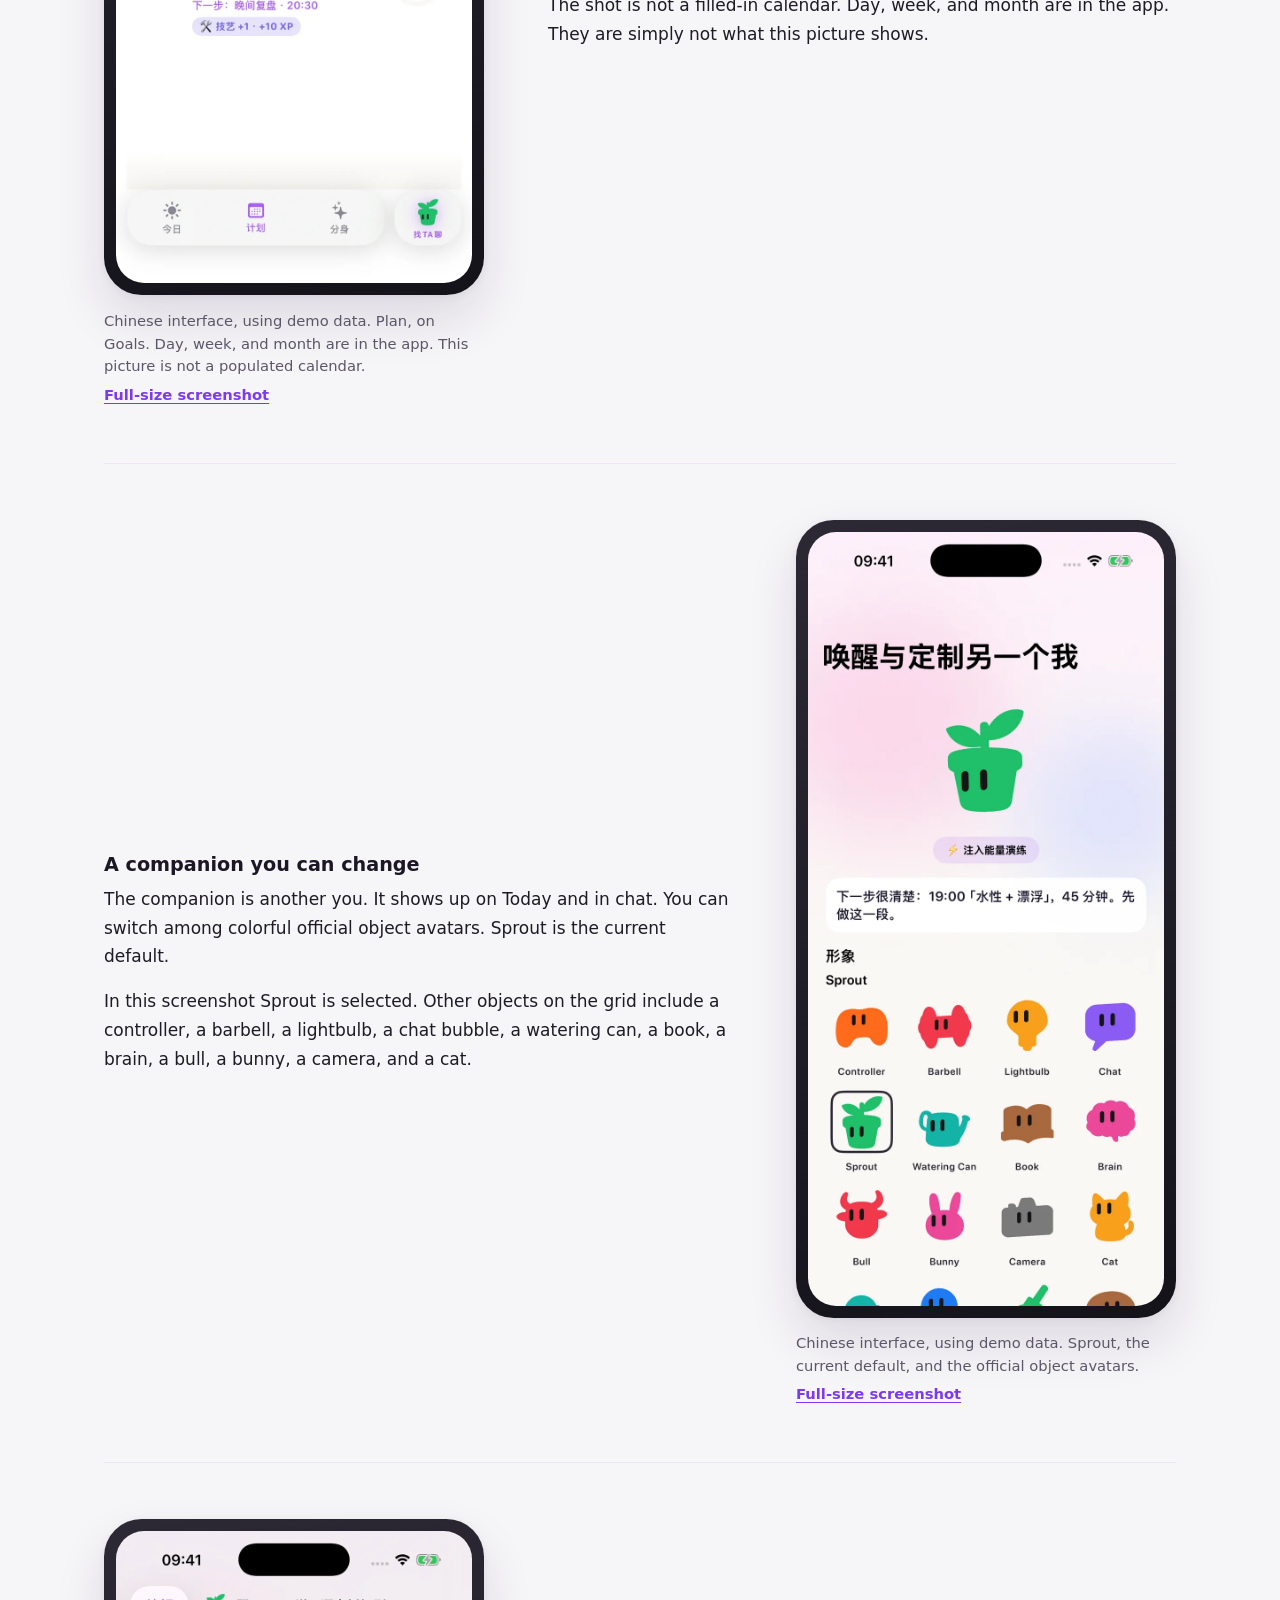
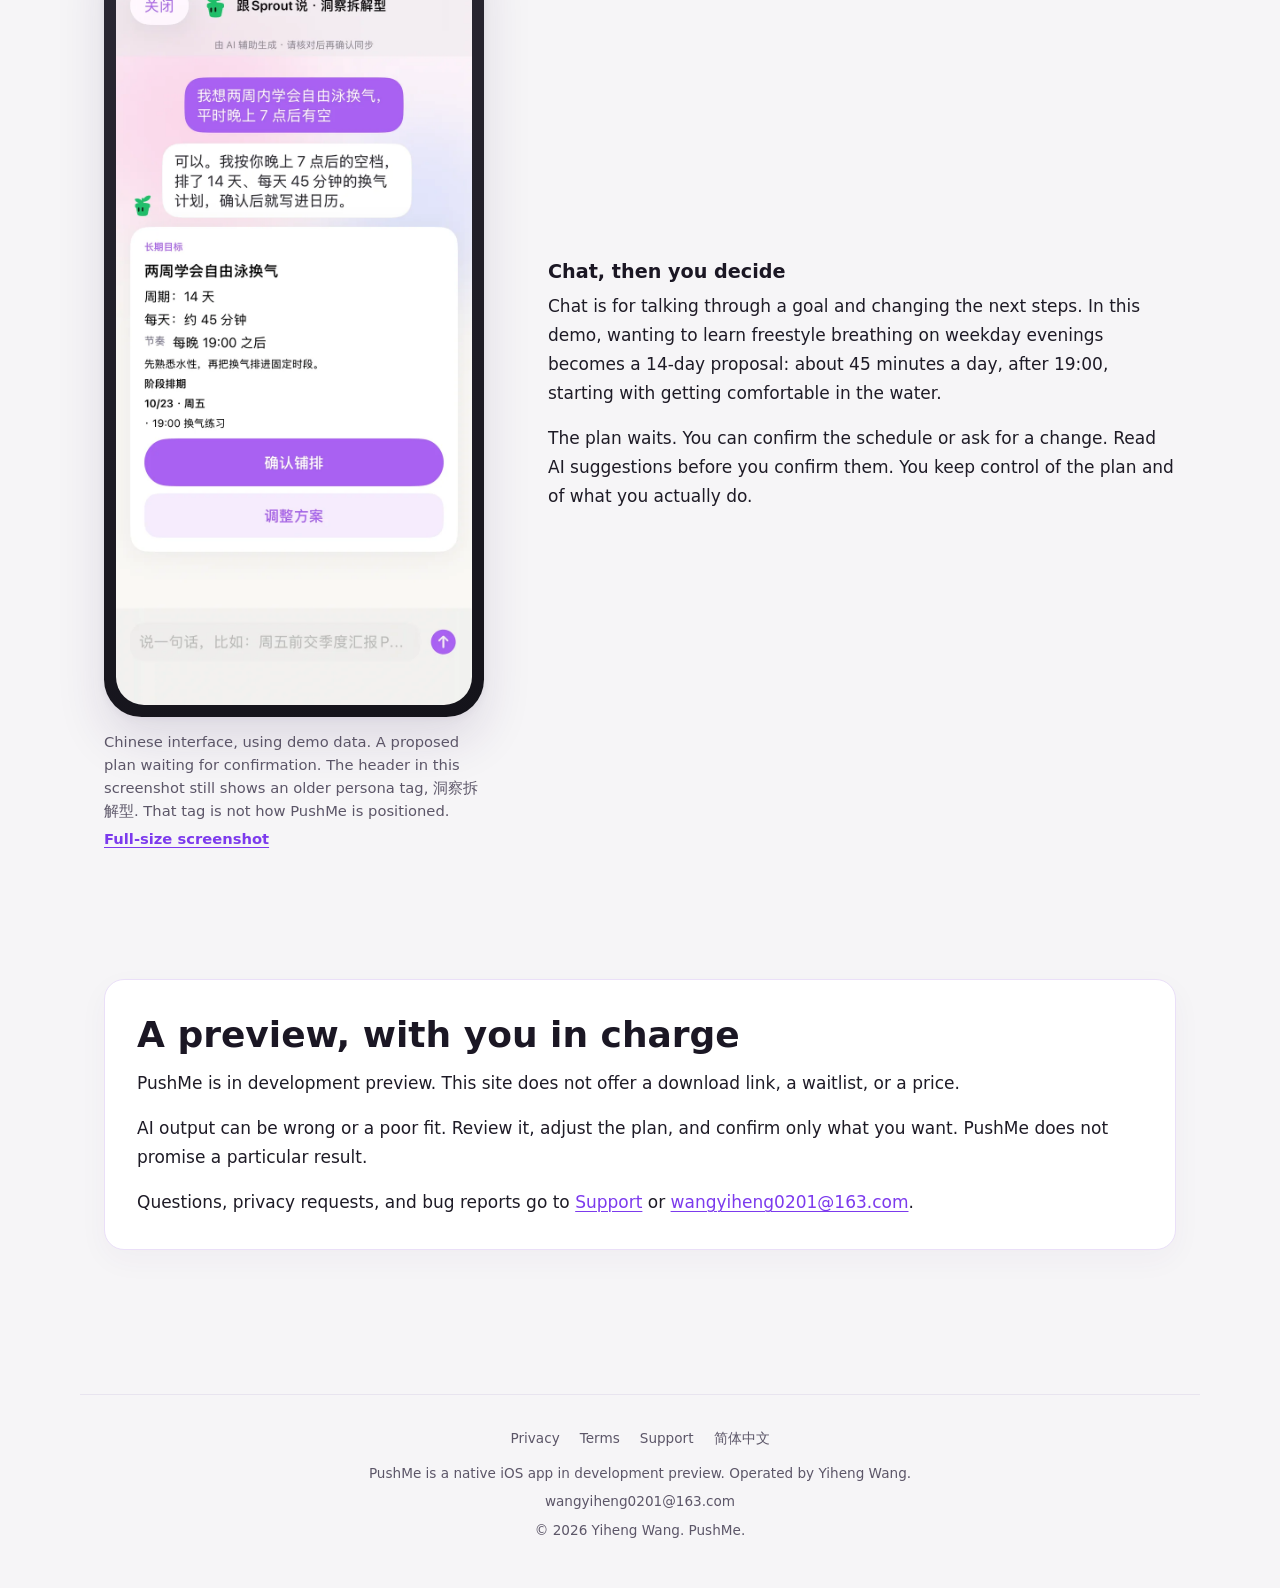
==== commit 5bf62176: "Add the four real PushMe screenshots to the product site. Keep the simulator PNGs byte-for-byte unde" ====
--- a/index.html
+++ b/index.html
@@ -74,6 +74,7 @@
       <figure class="shot">
         <div class="phone">
           <picture>
+            <source type="image/webp" srcset="assets/screenshots/today.webp 804w, assets/screenshots/full/today.webp 1206w" sizes="(min-width: 960px) 360px, calc(100vw - 4.5rem)">
             <img src="assets/screenshots/today.png" srcset="assets/screenshots/today.png 804w, assets/screenshots/full/today.png 1206w" sizes="(min-width: 960px) 360px, calc(100vw - 4.5rem)" width="1206" height="2622" alt="PushMe Today screen in Chinese, using demo data. A green Sprout companion sits beside a 19:00 swimming action, with start, complete, and postpone controls, plus level, XP, a streak, and five growth dimensions." fetchpriority="high" decoding="async">
           </picture>
         </div>
@@ -120,6 +121,7 @@
         <figure class="shot">
           <div class="phone">
             <picture>
+              <source type="image/webp" srcset="assets/screenshots/today.webp 804w, assets/screenshots/full/today.webp 1206w" sizes="(min-width: 960px) 360px, calc(100vw - 4.5rem)">
               <img src="assets/screenshots/today.png" srcset="assets/screenshots/today.png 804w, assets/screenshots/full/today.png 1206w" sizes="(min-width: 960px) 360px, calc(100vw - 4.5rem)" width="1206" height="2622" alt="PushMe Today screen in Chinese, using demo data. Sprout and a swimming action card with start, complete, and a 15-minute postpone control." loading="lazy" decoding="async">
             </picture>
           </div>
@@ -139,6 +141,7 @@
         <figure class="shot">
           <div class="phone">
             <picture>
+              <source type="image/webp" srcset="assets/screenshots/plan.webp 804w, assets/screenshots/full/plan.webp 1206w" sizes="(min-width: 960px) 360px, calc(100vw - 4.5rem)">
               <img src="assets/screenshots/plan.png" srcset="assets/screenshots/plan.png 804w, assets/screenshots/full/plan.png 1206w" sizes="(min-width: 960px) 360px, calc(100vw - 4.5rem)" width="1206" height="2622" alt="PushMe Plan screen in Chinese on the Goals tab, using demo data. Three goals with progress rings: swimming, reading, and an evening review. Not a populated calendar." loading="lazy" decoding="async">
             </picture>
           </div>
@@ -158,6 +161,7 @@
         <figure class="shot">
           <div class="phone">
             <picture>
+              <source type="image/webp" srcset="assets/screenshots/twin.webp 804w, assets/screenshots/full/twin.webp 1206w" sizes="(min-width: 960px) 360px, calc(100vw - 4.5rem)">
               <img src="assets/screenshots/twin.png" srcset="assets/screenshots/twin.png 804w, assets/screenshots/full/twin.png 1206w" sizes="(min-width: 960px) 360px, calc(100vw - 4.5rem)" width="1206" height="2622" alt="PushMe companion screen in Chinese, using demo data. A large green Sprout avatar above a grid of colorful official object avatars, with Sprout selected." loading="lazy" decoding="async">
             </picture>
           </div>
@@ -177,6 +181,7 @@
         <figure class="shot">
           <div class="phone">
             <picture>
+              <source type="image/webp" srcset="assets/screenshots/chat.webp 804w, assets/screenshots/full/chat.webp 1206w" sizes="(min-width: 960px) 360px, calc(100vw - 4.5rem)">
               <img src="assets/screenshots/chat.png" srcset="assets/screenshots/chat.png 804w, assets/screenshots/full/chat.png 1206w" sizes="(min-width: 960px) 360px, calc(100vw - 4.5rem)" width="1206" height="2622" alt="PushMe chat screen in Chinese, using demo data. A conversation about learning freestyle breathing and a 14-day plan waiting to be confirmed or adjusted. The header shows an older persona tag that is not product positioning." loading="lazy" decoding="async">
             </picture>
           </div>
--- a/assets/css/home.css
+++ b/assets/css/home.css
@@ -17,6 +17,10 @@
 body.home main {
   max-width: 1120px;
   padding: 2.75rem 1.5rem 4.5rem;
+}
+
+body.home :is(#path, #screenshots, .feature, .note) {
+  scroll-margin-top: 8.5rem;
 }
 
 body.home .header-inner,
@@ -297,6 +301,12 @@
   }
 }
 
+@media (min-width: 721px) {
+  body.home :is(#path, #screenshots, .feature, .note) {
+    scroll-margin-top: 5.25rem;
+  }
+}
+
 @media (min-width: 960px) {
   .intro {
     grid-template-columns: minmax(0, 1.05fr) minmax(280px, 400px);
